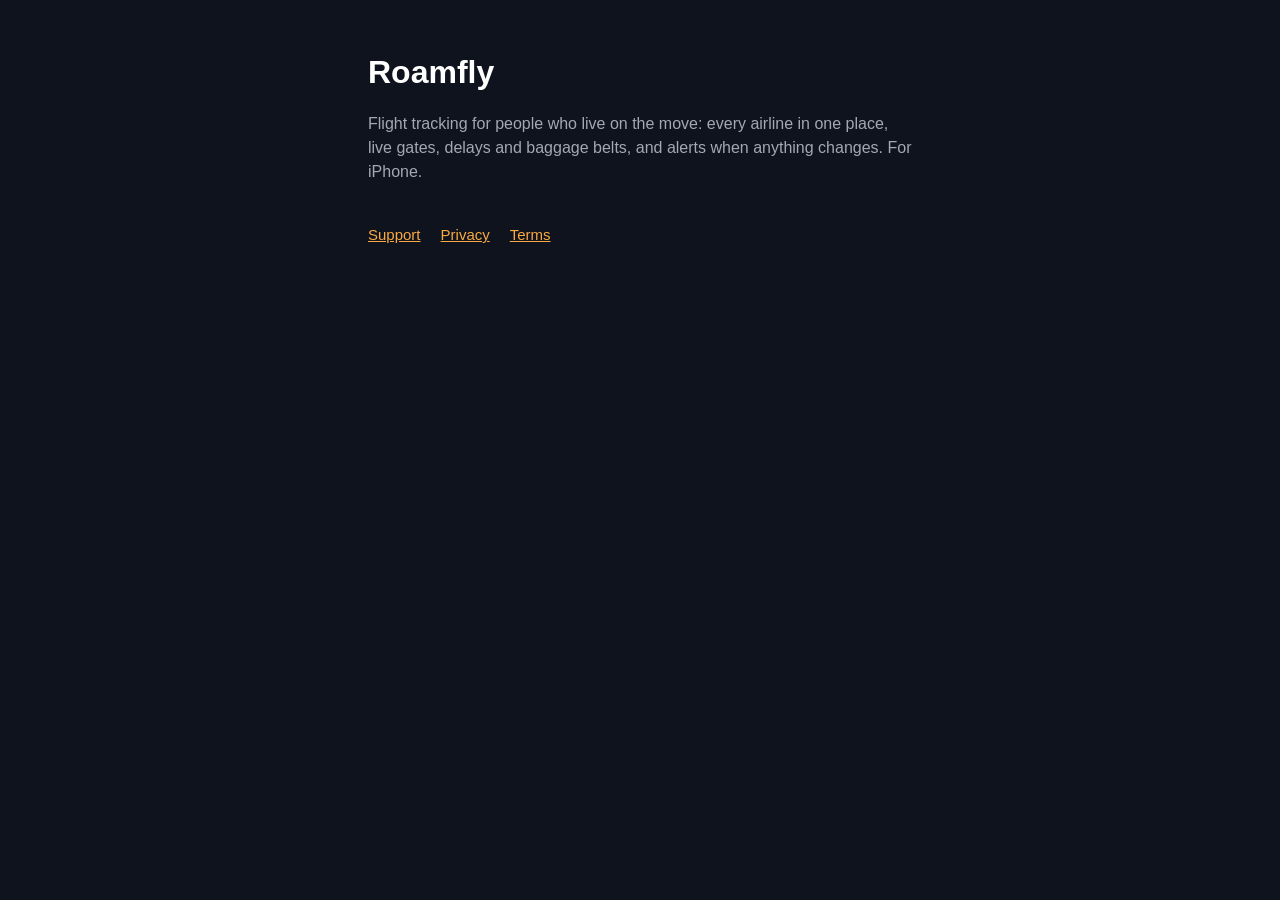
==== index.html @ a027826a "roamfly.app: home, support, privacy, terms and the shared-flight page Co-Authored-By: Claude Opus 5." ====
<!doctype html>
<html lang="en">
<head>
<meta charset="utf-8">
<meta name="viewport" content="width=device-width, initial-scale=1">
<meta name="theme-color" content="#0E131D">
<title>Roamfly — every flight, every airline</title>
<style>
  :root { color-scheme: dark; }
  body { margin: 0; background: #0E131D; color: #FFFFFF; font-family: -apple-system, BlinkMacSystemFont, "Segoe UI", Roboto, sans-serif; line-height: 1.5; padding: 3rem 1rem; }
  main { max-width: 34rem; margin: 0 auto; }
  h1 { font-size: 2rem; margin: 0 0 .5rem; } h2 { font-size: 1.125rem; margin: 2rem 0 .5rem; }
  p, li { color: #A3A8B2; } a { color: #FAA941; }
  nav { margin-top: 2.5rem; display: flex; gap: 1.25rem; flex-wrap: wrap; font-size: .9375rem; }
</style>
</head>
<body>
<main>
  <h1>Roamfly</h1>
  <p>Flight tracking for people who live on the move: every airline in one place, live gates, delays and baggage belts, and alerts when anything changes. For iPhone.</p>
  <nav><a href="/support.html">Support</a><a href="/privacy.html">Privacy</a><a href="/terms.html">Terms</a></nav>
</main>
</body>
</html>
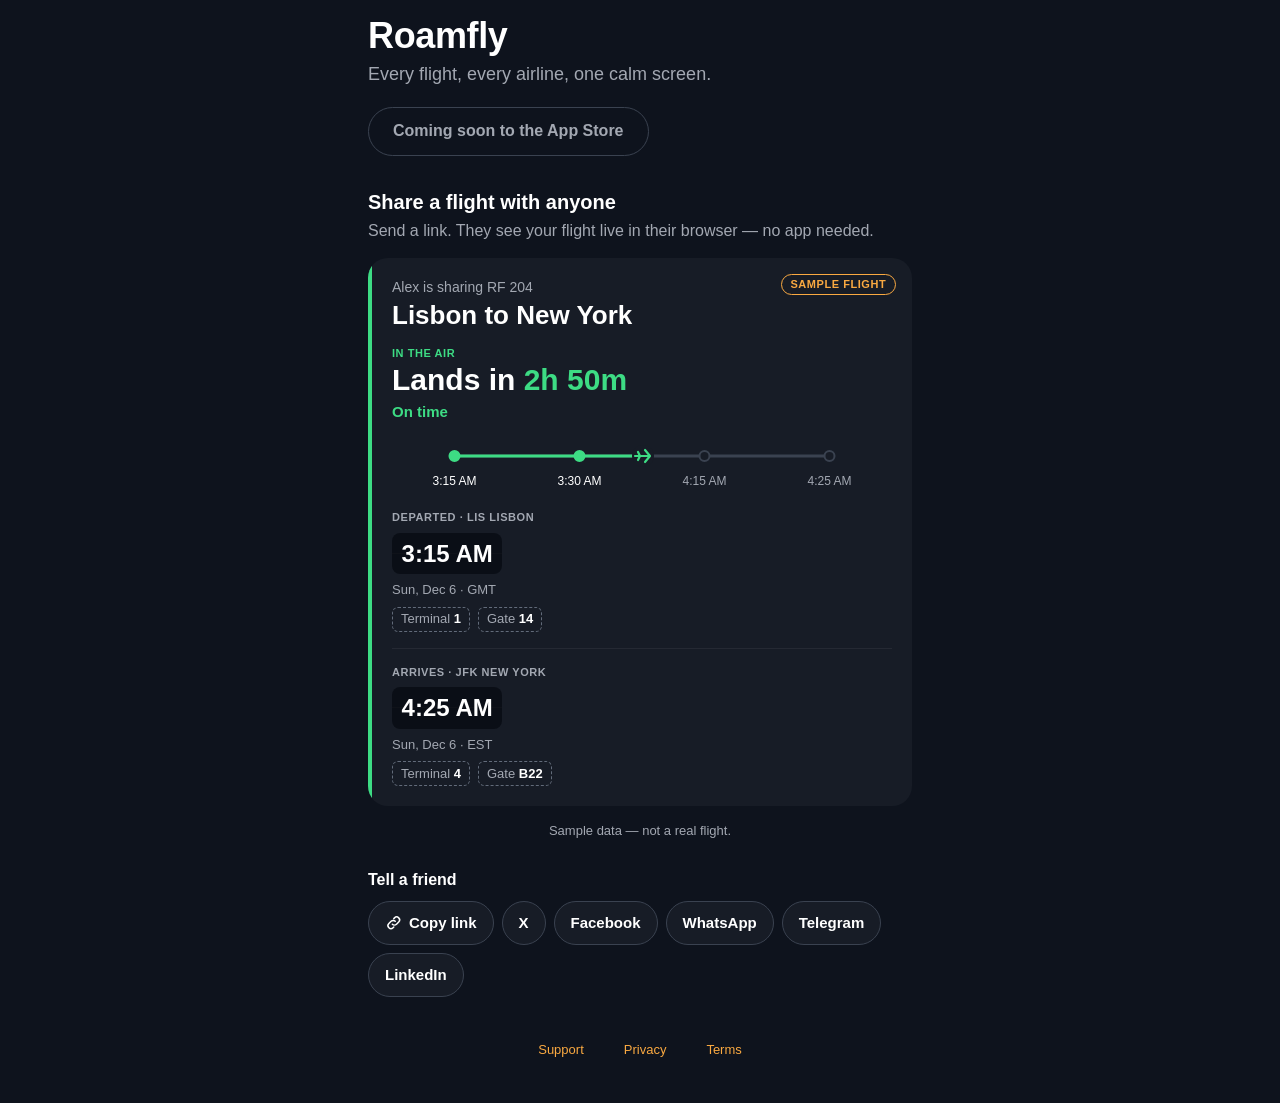
==== commit 3172e4ea: "Home page sample flight, download button, share buttons, preview image" ====
--- a/index.html
+++ b/index.html
@@ -2,23 +2,57 @@
 <html lang="en">
 <head>
 <meta charset="utf-8">
-<meta name="viewport" content="width=device-width, initial-scale=1">
+<meta name="viewport" content="width=device-width, initial-scale=1, viewport-fit=cover">
+<meta http-equiv="Content-Security-Policy" content="default-src 'none'; script-src 'self'; style-src 'self'; img-src 'self'; base-uri 'none'; form-action 'none'">
 <meta name="theme-color" content="#0E131D">
 <title>Roamfly — every flight, every airline</title>
-<style>
-  :root { color-scheme: dark; }
-  body { margin: 0; background: #0E131D; color: #FFFFFF; font-family: -apple-system, BlinkMacSystemFont, "Segoe UI", Roboto, sans-serif; line-height: 1.5; padding: 3rem 1rem; }
-  main { max-width: 34rem; margin: 0 auto; }
-  h1 { font-size: 2rem; margin: 0 0 .5rem; } h2 { font-size: 1.125rem; margin: 2rem 0 .5rem; }
-  p, li { color: #A3A8B2; } a { color: #FAA941; }
-  nav { margin-top: 2.5rem; display: flex; gap: 1.25rem; flex-wrap: wrap; font-size: .9375rem; }
-</style>
+<meta name="description" content="Flight tracking for people who live on the move: every airline in one place, live gates and delays, and a link anyone can open to follow your flight.">
+<link rel="canonical" href="https://roamfly.app/">
+<meta property="og:type" content="website">
+<meta property="og:site_name" content="Roamfly">
+<meta property="og:title" content="Roamfly — every flight, every airline">
+<meta property="og:description" content="Every flight, every airline, one calm screen. Share any flight with a link.">
+<meta property="og:url" content="https://roamfly.app/">
+<meta property="og:image" content="https://roamfly.app/assets/og-card.png">
+<meta property="og:image:width" content="1200">
+<meta property="og:image:height" content="630">
+<meta property="og:image:alt" content="A Roamfly shared-flight card: Lisbon to New York, in the air, lands in about 2h 50m.">
+<meta name="twitter:card" content="summary_large_image">
+<meta name="twitter:title" content="Roamfly — every flight, every airline">
+<meta name="twitter:description" content="Every flight, every airline, one calm screen. Share any flight with a link.">
+<meta name="twitter:image" content="https://roamfly.app/assets/og-card.png">
+<link rel="stylesheet" href="/assets/site.css">
+<link rel="stylesheet" href="/assets/share-card.css">
 </head>
 <body>
 <main>
-  <h1>Roamfly</h1>
-  <p>Flight tracking for people who live on the move: every airline in one place, live gates, delays and baggage belts, and alerts when anything changes. For iPhone.</p>
-  <nav><a href="/support.html">Support</a><a href="/privacy.html">Privacy</a><a href="/terms.html">Terms</a></nav>
+  <header class="hero">
+    <h1>Roamfly</h1>
+    <p class="tagline">Every flight, every airline, one calm screen.</p>
+  </header>
+  <div class="download" data-download><span class="soon">Coming soon to the App Store</span></div>
+
+  <section class="pitch" aria-labelledby="pitch-title">
+    <h2 id="pitch-title">Share a flight with anyone</h2>
+    <p>Send a link. They see your flight live in their browser — no app needed.</p>
+  </section>
+  <div id="sample">
+    <noscript><img class="sample-static" src="/assets/sample-card.png" width="1088" height="1100" alt="Sample of a shared flight: Alex is sharing RF 204, Lisbon to New York, in the air, lands in 2 hours 50 minutes, on time."></noscript>
+  </div>
+
+  <section class="share" aria-labelledby="share-title">
+    <h2 id="share-title">Tell a friend</h2>
+    <div id="share-buttons"><p class="privacy">Share this address: <a href="https://roamfly.app/">roamfly.app</a></p></div>
+  </section>
+
+  <footer>
+    <nav aria-label="Legal and support"><a href="/support.html">Support</a><a href="/privacy.html">Privacy</a><a href="/terms.html">Terms</a></nav>
+  </footer>
 </main>
+<script src="/assets/share-card.js"></script>
+<script src="/assets/sample-flight.js"></script>
+<script src="/assets/share-buttons.js"></script>
+<script src="/assets/site.js"></script>
+<script src="/assets/home.js"></script>
 </body>
 </html>
--- a/assets/site.css
+++ b/assets/site.css
@@ -0,0 +1,62 @@
+/* roamfly.app shared page styles: tokens, layout, buttons, share row. Navy and amber, like the app. */
+:root {
+  color-scheme: dark;
+  --bg: #0E131D; --surface: #171C26; --tile: #0A0E16; --text: #FFFFFF; --text2: #A3A8B2;
+  --accent: #FAA941; --on-accent: #1A1205; --ontime: #3DDC84; --late: #FF6B5E; --neutral: #3A4250; --stub: #626B7A;
+  --tone: var(--neutral); --tone-text: var(--text2);
+}
+* { box-sizing: border-box; margin: 0; padding: 0; }
+html { -webkit-text-size-adjust: 100%; }
+body {
+  background: var(--bg); color: var(--text); min-height: 100vh;
+  font-family: -apple-system, BlinkMacSystemFont, "SF Pro Text", "Segoe UI", Roboto, sans-serif;
+  font-size: 1rem; line-height: 1.4; padding: max(1rem, env(safe-area-inset-top)) 1rem 2rem;
+}
+main { max-width: 34rem; margin: 0 auto; }
+a { color: var(--accent); }
+.brand { display: flex; align-items: center; gap: .5rem; color: var(--text2); font-size: .8125rem; font-weight: 600; margin-bottom: 1.25rem; text-decoration: none; }
+.brand svg { width: 1.25rem; height: 1.25rem; }
+button, .button {
+  display: inline-flex; align-items: center; justify-content: center; gap: .5rem;
+  background: var(--accent); color: var(--on-accent); border: 0; border-radius: 999px; text-decoration: none;
+  font: inherit; font-weight: 600; padding: .75rem 1.5rem; min-height: 44px; cursor: pointer;
+}
+.message button { margin-top: 1.25rem; }
+button:focus-visible, a:focus-visible { outline: 2px solid var(--accent); outline-offset: 3px; }
+.sr-only { position: absolute; width: 1px; height: 1px; overflow: hidden; clip: rect(0 0 0 0); white-space: nowrap; }
+
+/* Download button (assets/site.js). Without an App Store link it is a plain label, not a link. */
+.download { margin: 1.25rem 0; }
+.download .soon {
+  display: inline-flex; align-items: center; min-height: 44px; padding: .75rem 1.5rem; border-radius: 999px;
+  border: 1px solid var(--neutral); color: var(--text2); font-weight: 600;
+}
+
+/* Home page */
+.hero h1 { font-size: 2.25rem; line-height: 1.1; letter-spacing: -.01em; }
+.hero .tagline { color: var(--text2); font-size: 1.125rem; margin-top: .4rem; }
+.pitch { margin: 2rem 0 1rem; }
+.pitch h2 { font-size: 1.25rem; }
+.pitch p { color: var(--text2); margin-top: .25rem; }
+.sample-static { display: block; width: 100%; height: auto; border-radius: 1.25rem; }
+
+/* Share row (assets/share-buttons.js) */
+.share { margin-top: 1.75rem; }
+.share h2 { font-size: 1rem; margin-bottom: .6rem; }
+.share .privacy { color: var(--text2); font-size: .875rem; margin-bottom: .75rem; }
+.share-row { display: flex; flex-wrap: wrap; gap: .5rem; }
+.share-row a, .share-row button {
+  display: inline-flex; align-items: center; gap: .4rem; min-height: 44px; padding: .55rem 1rem; border-radius: 999px;
+  background: var(--surface); color: var(--text); border: 1px solid var(--neutral); font: inherit; font-size: .9375rem;
+  font-weight: 600; text-decoration: none; cursor: pointer;
+}
+.share-row a:hover, .share-row button:hover { border-color: var(--accent); }
+.share-row svg { width: 1.1rem; height: 1.1rem; flex: none; }
+.share-row .primary { background: var(--accent); color: var(--on-accent); border-color: var(--accent); }
+.share-row .copied { border-color: var(--ontime); }
+.copy-fallback { margin-top: .5rem; width: 100%; padding: .6rem .75rem; border-radius: .5rem; border: 1px solid var(--neutral); background: var(--tile); color: var(--text); font: inherit; }
+
+footer { margin-top: 2rem; text-align: center; font-size: .8125rem; }
+footer nav { display: flex; justify-content: center; flex-wrap: wrap; gap: .25rem 1rem; }
+footer a { color: var(--accent); text-decoration: none; display: inline-block; padding: .75rem; }
+@media (prefers-reduced-motion: reduce) { * { transition: none !important; animation: none !important; } }
--- a/assets/share-card.css
+++ b/assets/share-card.css
@@ -0,0 +1,56 @@
+/* Roamfly shared-flight card. Used by /f/ (real shares) and / (the sample). Tokens live in site.css. */
+.tone-ontime { --tone: var(--ontime); --tone-text: var(--ontime); }
+.tone-late { --tone: var(--late); --tone-text: var(--late); }
+.tone-neutral { --tone: var(--neutral); --tone-text: var(--text2); }
+.card {
+  position: relative; background: var(--surface); border-radius: 1.25rem; padding: 1.25rem 1.25rem 1.25rem 1.5rem;
+  overflow: hidden; text-align: left;
+}
+.card::before { /* status rail */
+  content: ""; position: absolute; left: 0; top: 0; bottom: 0; width: 4px; background: var(--tone);
+  transition: background-color .4s ease;
+}
+.sample-label {
+  position: absolute; top: 1rem; right: 1rem; border: 1px solid var(--accent); color: var(--accent); border-radius: 999px;
+  font-size: .6875rem; font-weight: 600; letter-spacing: .05em; text-transform: uppercase; padding: .1rem .55rem;
+}
+.context { color: var(--text2); font-size: .875rem; }
+.card.sample .context { padding-right: 8.5rem; } /* room for the "Sample flight" badge on narrow phones */
+.card .route, .message h1 { font-size: 1.625rem; line-height: 1.2; margin: .15rem 0 .9rem; }
+.phase { color: var(--tone-text); font-size: .6875rem; font-weight: 600; letter-spacing: .05em; text-transform: uppercase; }
+.headline { font-size: 1.875rem; font-weight: 700; line-height: 1.15; margin: .15rem 0 .2rem; font-variant-numeric: tabular-nums; }
+.headline .value { color: var(--tone-text); }
+.status { color: var(--tone-text); font-weight: 600; font-size: .9375rem; }
+.track { margin: 1.4rem 0 .4rem; position: relative; }
+.track svg { display: block; width: 100%; height: 1.5rem; overflow: visible; }
+.track .caps { display: grid; grid-template-columns: repeat(4, 1fr); text-align: center; font-size: .75rem; color: var(--text2); font-variant-numeric: tabular-nums; margin-top: .3rem; }
+.track .caps .on { color: var(--text); }
+.plane { position: absolute; top: 0; width: 1.5rem; height: 1.5rem; transform: translateX(-50%); }
+.plane svg { width: 100%; height: 100%; }
+.times { margin-top: 1.25rem; display: grid; gap: 1rem; }
+.leg { display: grid; gap: .45rem; }
+.leg + .leg { border-top: 1px solid rgba(255,255,255,.06); padding-top: 1rem; }
+.label { color: var(--text2); font-size: .6875rem; font-weight: 600; letter-spacing: .05em; text-transform: uppercase; }
+.row { display: flex; flex-wrap: wrap; align-items: center; gap: .6rem; }
+.tile { /* departure-board split line drawn behind the digits, as in the app */
+  background: linear-gradient(to bottom, var(--tile) calc(50% - .5px), rgba(0,0,0,.35) calc(50% - .5px),
+    rgba(0,0,0,.35) calc(50% + .5px), var(--tile) calc(50% + .5px));
+  border-radius: .5rem; padding: .25rem .6rem; font-size: 1.5rem; font-weight: 600; font-variant-numeric: tabular-nums;
+}
+.tile.late { color: var(--late); }
+.was { color: var(--text2); text-decoration: line-through; font-variant-numeric: tabular-nums; }
+.note { font-size: .8125rem; color: var(--text2); }
+.note b { font-weight: 600; }
+.note .late { color: var(--late); } .note .early { color: var(--ontime); }
+.note.day-shift { color: var(--accent); }
+.chips { display: flex; flex-wrap: wrap; gap: .5rem; }
+.chip { border: 1px dashed var(--stub); border-radius: .375rem; padding: .15rem .5rem; font-size: .8125rem; color: var(--text2); }
+.chip b { color: var(--text); font-weight: 600; }
+.belt { margin-top: 1rem; font-size: .9375rem; }
+.updated { margin-top: 1rem; color: var(--text2); font-size: .8125rem; text-align: center; }
+.message { text-align: center; padding: 2.5rem 1rem; }
+.message h1 { margin-bottom: .5rem; }
+.message p { color: var(--text2); }
+.skeleton { height: 1rem; border-radius: .25rem; background: rgba(255,255,255,.07); margin: .6rem 0; }
+.skeleton.w45 { width: 45%; } .skeleton.w60 { width: 60%; } .skeleton.w90 { width: 90%; }
+.skeleton.w70 { width: 70%; height: 1.6rem; }
